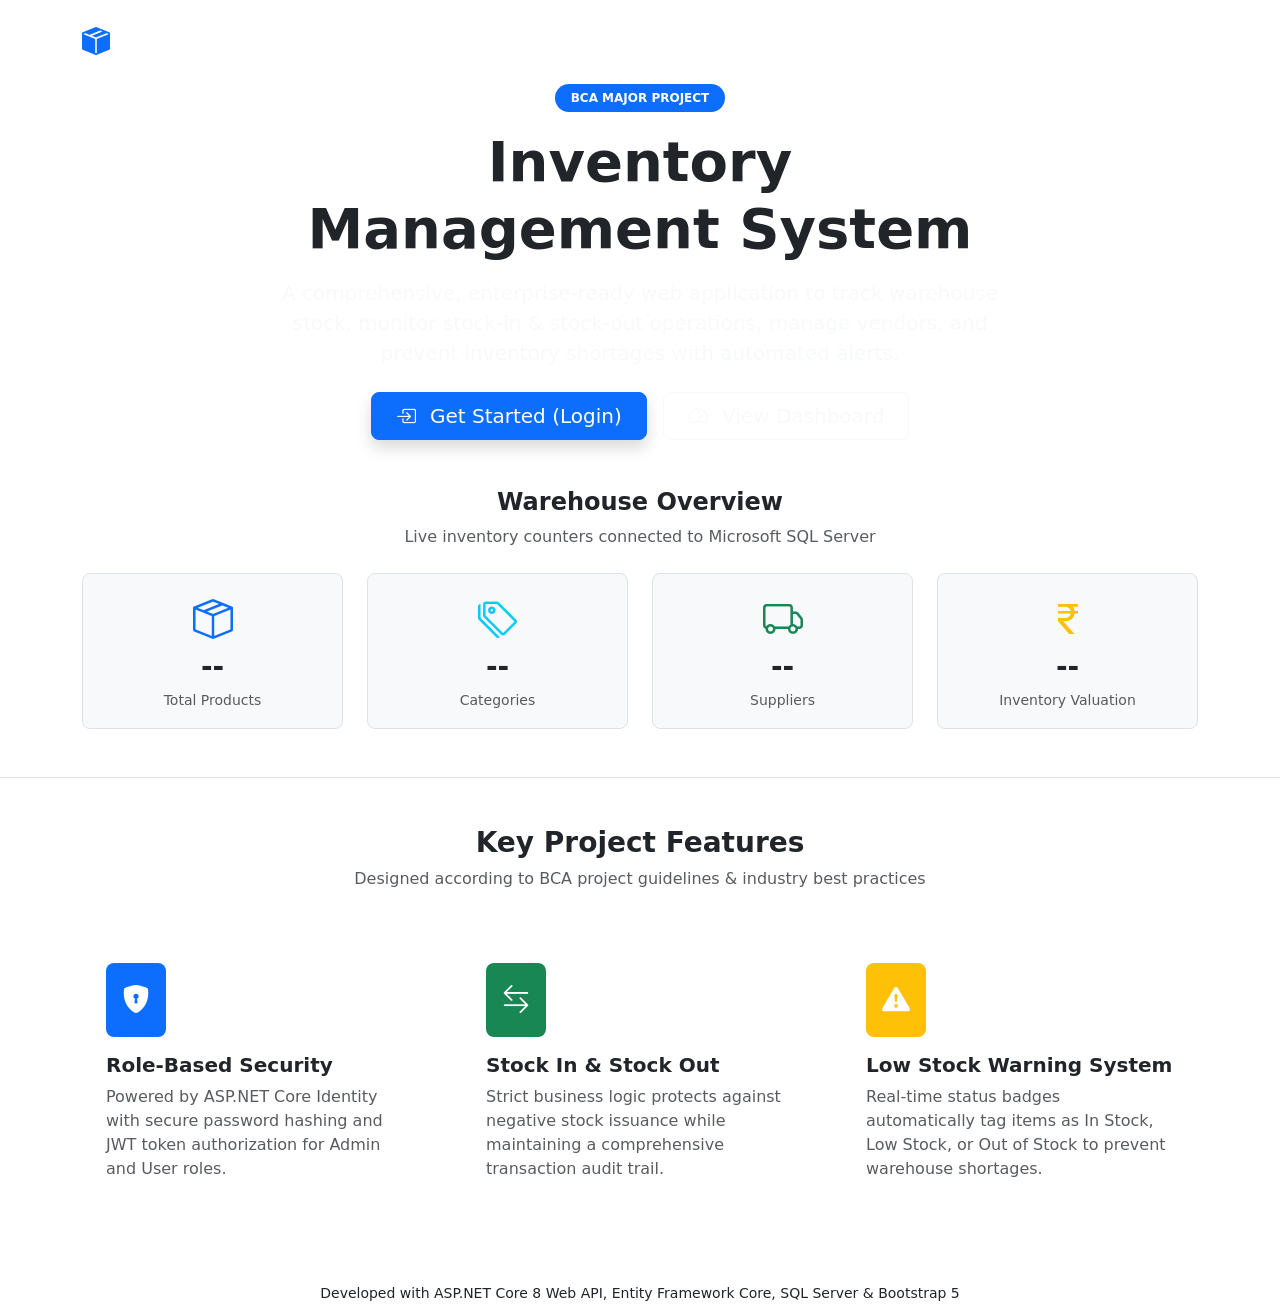
==== index.html @ 48ebc475 "Add files via upload" ====
<!DOCTYPE html>
<html lang="en">
<head>
  <meta charset="UTF-8">
  <meta name="viewport" content="width=device-width, initial-scale=1.0">
  <title>Inventory Management System (IMS)</title>
  <!-- Bootstrap 5 CSS -->
  <link href="https://cdn.jsdelivr.net/npm/bootstrap@5.3.3/dist/css/bootstrap.min.css" rel="stylesheet">
  <!-- Bootstrap Icons -->
  <link rel="stylesheet" href="https://cdn.jsdelivr.net/npm/bootstrap-icons@1.11.3/font/bootstrap-icons.min.css">
  <!-- Custom CSS -->
  <link rel="stylesheet" href="css/style.css">
</head>
<body>

  <!-- Navigation Bar -->
  <nav class="navbar navbar-expand-lg navbar-dark navbar-custom py-3">
    <div class="container">
      <a class="navbar-brand d-flex align-items-center" href="index.html">
        <i class="bi bi-box-seam-fill text-primary fs-3 me-2"></i>
        <span>Inventory Hub</span>
      </a>
      <button class="navbar-toggler" type="button" data-bs-toggle="collapse" data-bs-target="#navbarNav">
        <span class="navbar-toggler-span"></span>
      </button>
      <div class="collapse navbar-collapse" id="navbarNav">
        <ul class="navbar-nav me-auto mb-2 mb-lg-0">
          <li class="nav-item"><a class="nav-link active" href="index.html">Home</a></li>
          <li class="nav-item"><a class="nav-link" href="dashboard.html">Dashboard</a></li>
          <li class="nav-item"><a class="nav-link" href="products.html">Products</a></li>
          <li class="nav-item"><a class="nav-link" href="categories.html">Categories</a></li>
          <li class="nav-item"><a class="nav-link" href="suppliers.html">Suppliers</a></li>
          <li class="nav-item"><a class="nav-link" href="stock.html">Stock In/Out</a></li>
          <li class="nav-item"><a class="nav-link" href="transactions.html">Transactions</a></li>
        </ul>
        <div id="navbar-auth-section" class="d-flex align-items-center"></div>
      </div>
    </div>
  </nav>

  <!-- Hero Section -->
  <header class="hero-section text-center">
    <div class="container">
      <div class="row justify-content-center">
        <div class="col-lg-8">
          <span class="badge bg-primary px-3 py-2 rounded-pill mb-3 text-uppercase fw-bold letter-spacing">
            BCA Major Project
          </span>
          <h1 class="display-4 fw-bold mb-3">Inventory Management System</h1>
          <p class="lead text-light mb-4">
            A comprehensive, enterprise-ready web application to track warehouse stock, monitor stock-in & stock-out operations, manage vendors, and prevent inventory shortages with automated alerts.
          </p>
          <div class="d-flex justify-content-center gap-3">
            <a href="login.html" class="btn btn-primary btn-lg px-4 shadow">
              <i class="bi bi-box-arrow-in-right me-2"></i> Get Started (Login)
            </a>
            <a href="dashboard.html" class="btn btn-outline-light btn-lg px-4">
              <i class="bi bi-speedometer2 me-2"></i> View Dashboard
            </a>
          </div>
        </div>
      </div>
    </div>
  </header>

  <!-- Live Statistics Preview -->
  <section class="py-5 bg-white border-bottom">
    <div class="container">
      <div class="text-center mb-4">
        <h4 class="fw-bold">Warehouse Overview</h4>
        <p class="text-muted">Live inventory counters connected to Microsoft SQL Server</p>
      </div>
      <div class="row g-4 text-center">
        <div class="col-md-3 col-6">
          <div class="p-3 border rounded-3 bg-light">
            <i class="bi bi-box-seam fs-1 text-primary mb-2"></i>
            <h3 class="fw-bold mb-1" id="stat-products">--</h3>
            <span class="text-muted small">Total Products</span>
          </div>
        </div>
        <div class="col-md-3 col-6">
          <div class="p-3 border rounded-3 bg-light">
            <i class="bi bi-tags fs-1 text-info mb-2"></i>
            <h3 class="fw-bold mb-1" id="stat-categories">--</h3>
            <span class="text-muted small">Categories</span>
          </div>
        </div>
        <div class="col-md-3 col-6">
          <div class="p-3 border rounded-3 bg-light">
            <i class="bi bi-truck fs-1 text-success mb-2"></i>
            <h3 class="fw-bold mb-1" id="stat-suppliers">--</h3>
            <span class="text-muted small">Suppliers</span>
          </div>
        </div>
        <div class="col-md-3 col-6">
          <div class="p-3 border rounded-3 bg-light">
            <i class="bi bi-currency-rupee fs-1 text-warning mb-2"></i>
            <h3 class="fw-bold mb-1" id="stat-value">--</h3>
            <span class="text-muted small">Inventory Valuation</span>
          </div>
        </div>
      </div>
    </div>
  </section>

  <!-- Core Features Highlights -->
  <section class="py-5">
    <div class="container">
      <div class="text-center mb-5">
        <h3 class="fw-bold">Key Project Features</h3>
        <p class="text-muted">Designed according to BCA project guidelines & industry best practices</p>
      </div>
      <div class="row g-4">
        <div class="col-md-4">
          <div class="custom-card p-4 h-100">
            <div class="bg-primary text-white rounded-3 p-3 d-inline-block mb-3">
              <i class="bi bi-shield-lock-fill fs-3"></i>
            </div>
            <h5 class="fw-bold">Role-Based Security</h5>
            <p class="text-muted mb-0">Powered by ASP.NET Core Identity with secure password hashing and JWT token authorization for Admin and User roles.</p>
          </div>
        </div>
        <div class="col-md-4">
          <div class="custom-card p-4 h-100">
            <div class="bg-success text-white rounded-3 p-3 d-inline-block mb-3">
              <i class="bi bi-arrow-left-right fs-3"></i>
            </div>
            <h5 class="fw-bold">Stock In & Stock Out</h5>
            <p class="text-muted mb-0">Strict business logic protects against negative stock issuance while maintaining a comprehensive transaction audit trail.</p>
          </div>
        </div>
        <div class="col-md-4">
          <div class="custom-card p-4 h-100">
            <div class="bg-warning text-white rounded-3 p-3 d-inline-block mb-3">
              <i class="bi bi-exclamation-triangle-fill fs-3"></i>
            </div>
            <h5 class="fw-bold">Low Stock Warning System</h5>
            <p class="text-muted mb-0">Real-time status badges automatically tag items as In Stock, Low Stock, or Out of Stock to prevent warehouse shortages.</p>
          </div>
        </div>
      </div>
    </div>
  </section>

  <!-- Footer -->
  <footer class="text-center">
    <div class="container">
      <p class="mb-1 fw-bold text-white">Inventory Management System (IMS)</p>
      <small>Developed with ASP.NET Core 8 Web API, Entity Framework Core, SQL Server & Bootstrap 5</small>
    </div>
  </footer>

  <!-- Scripts -->
  <script src="https://cdn.jsdelivr.net/npm/bootstrap@5.3.3/dist/js/bootstrap.bundle.min.js"></script>
  <script src="js/api.js"></script>
  <script src="js/auth.js"></script>
  <script>
    // Fetch live summary stats to show on Landing Page
    document.addEventListener('DOMContentLoaded', async () => {
      try {
        const summary = await apiRequest('/dashboard/summary');
        if (summary) {
          document.getElementById('stat-products').innerText = summary.totalProducts;
          document.getElementById('stat-categories').innerText = summary.totalCategories;
          document.getElementById('stat-suppliers').innerText = summary.totalSuppliers;
          document.getElementById('stat-value').innerText = '₹' + Number(summary.totalInventoryValue).toLocaleString('en-IN');
        }
      } catch (err) {
        console.warn('Could not load live stats:', err);
      }
    });
  </script>
</body>
</html>
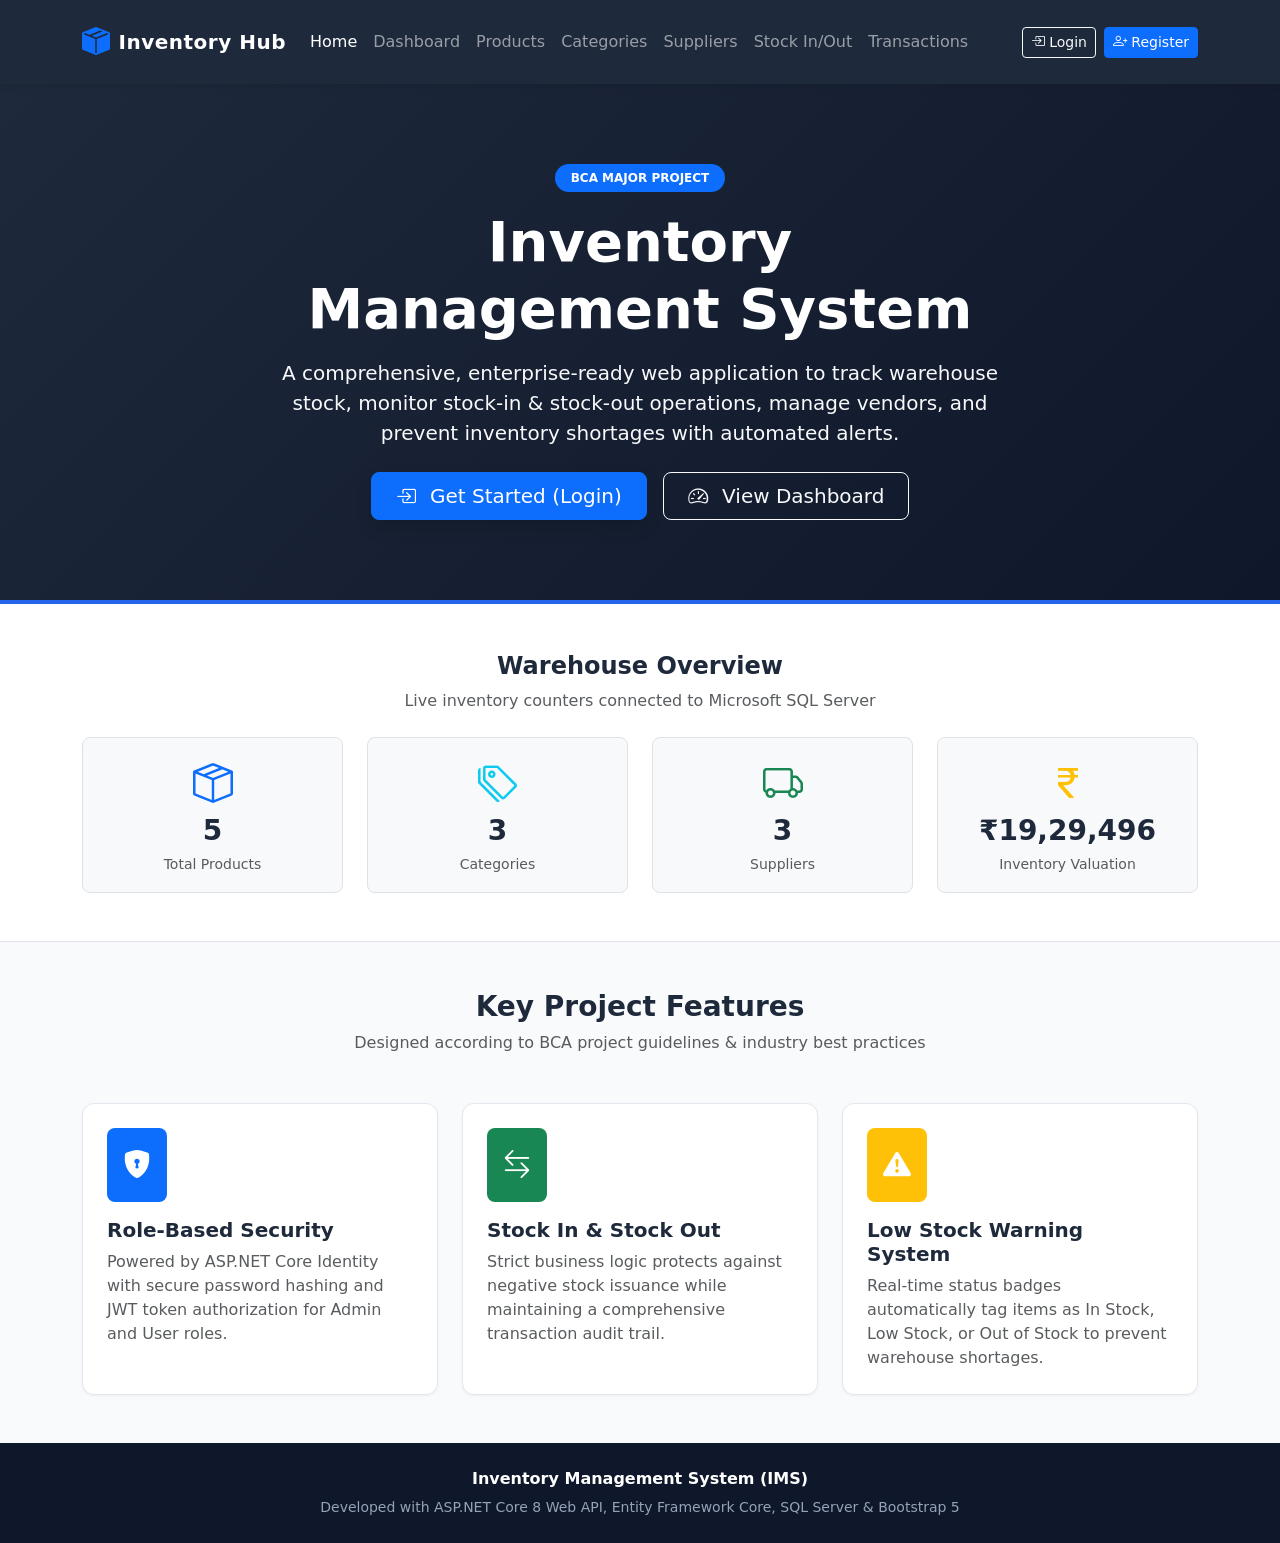
==== commit 781cd492: "Add files via upload" ====
--- a/index.html
+++ b/index.html
@@ -9,7 +9,7 @@
   <!-- Bootstrap Icons -->
   <link rel="stylesheet" href="https://cdn.jsdelivr.net/npm/bootstrap-icons@1.11.3/font/bootstrap-icons.min.css">
   <!-- Custom CSS -->
-  <link rel="stylesheet" href="css/style.css">
+  <link rel="stylesheet" href="style.css">
 </head>
 <body>
 
@@ -152,8 +152,8 @@
 
   <!-- Scripts -->
   <script src="https://cdn.jsdelivr.net/npm/bootstrap@5.3.3/dist/js/bootstrap.bundle.min.js"></script>
-  <script src="js/api.js"></script>
-  <script src="js/auth.js"></script>
+  <script src="api.js"></script>
+  <script src="auth.js"></script>
   <script>
     // Fetch live summary stats to show on Landing Page
     document.addEventListener('DOMContentLoaded', async () => {
--- a/style.css
+++ b/style.css
@@ -0,0 +1,74 @@
+:root {
+  --primary-color: #2563eb;
+  --primary-hover: #1d4ed8;
+  --secondary-color: #475569;
+  --accent-color: #06b6d4;
+  --success-color: #10b981;
+  --warning-color: #f59e0b;
+  --danger-color: #ef4444;
+  --dark-bg: #0f172a;
+  --light-bg: #f8fafc;
+  --card-bg: #ffffff;
+  --border-color: #e2e8f0;
+}
+
+body {
+  font-family: 'Segoe UI', system-ui, -apple-system, sans-serif;
+  background-color: var(--light-bg);
+  color: #1e293b;
+  min-height: 100vh;
+  display: flex;
+  flex-direction: column;
+}
+
+.main-content {
+  flex: 1;
+}
+
+/* Navbar */
+.navbar-custom {
+  background: #1e293b;
+  box-shadow: 0 4px 6px -1px rgba(0, 0, 0, 0.1);
+}
+
+.navbar-brand {
+  font-weight: 700;
+  letter-spacing: 0.5px;
+}
+
+/* Cards */
+.custom-card {
+  background: var(--card-bg);
+  border-radius: 12px;
+  border: 1px solid var(--border-color);
+  box-shadow: 0 1px 3px rgba(0, 0, 0, 0.05);
+  transition: transform 0.2s, box-shadow 0.2s;
+}
+
+.custom-card:hover {
+  transform: translateY(-2px);
+  box-shadow: 0 8px 16px rgba(0, 0, 0, 0.08);
+}
+
+/* Hero Section */
+.hero-section {
+  background: linear-gradient(135deg, #1e293b 0%, #0f172a 100%);
+  color: white;
+  padding: 80px 0;
+  border-bottom: 4px solid var(--primary-color);
+}
+
+.stat-badge {
+  font-size: 0.85rem;
+  font-weight: 600;
+  padding: 6px 12px;
+  border-radius: 20px;
+}
+
+/* Footer */
+footer {
+  background: #0f172a;
+  color: #94a3b8;
+  padding: 24px 0;
+  margin-top: auto;
+}
